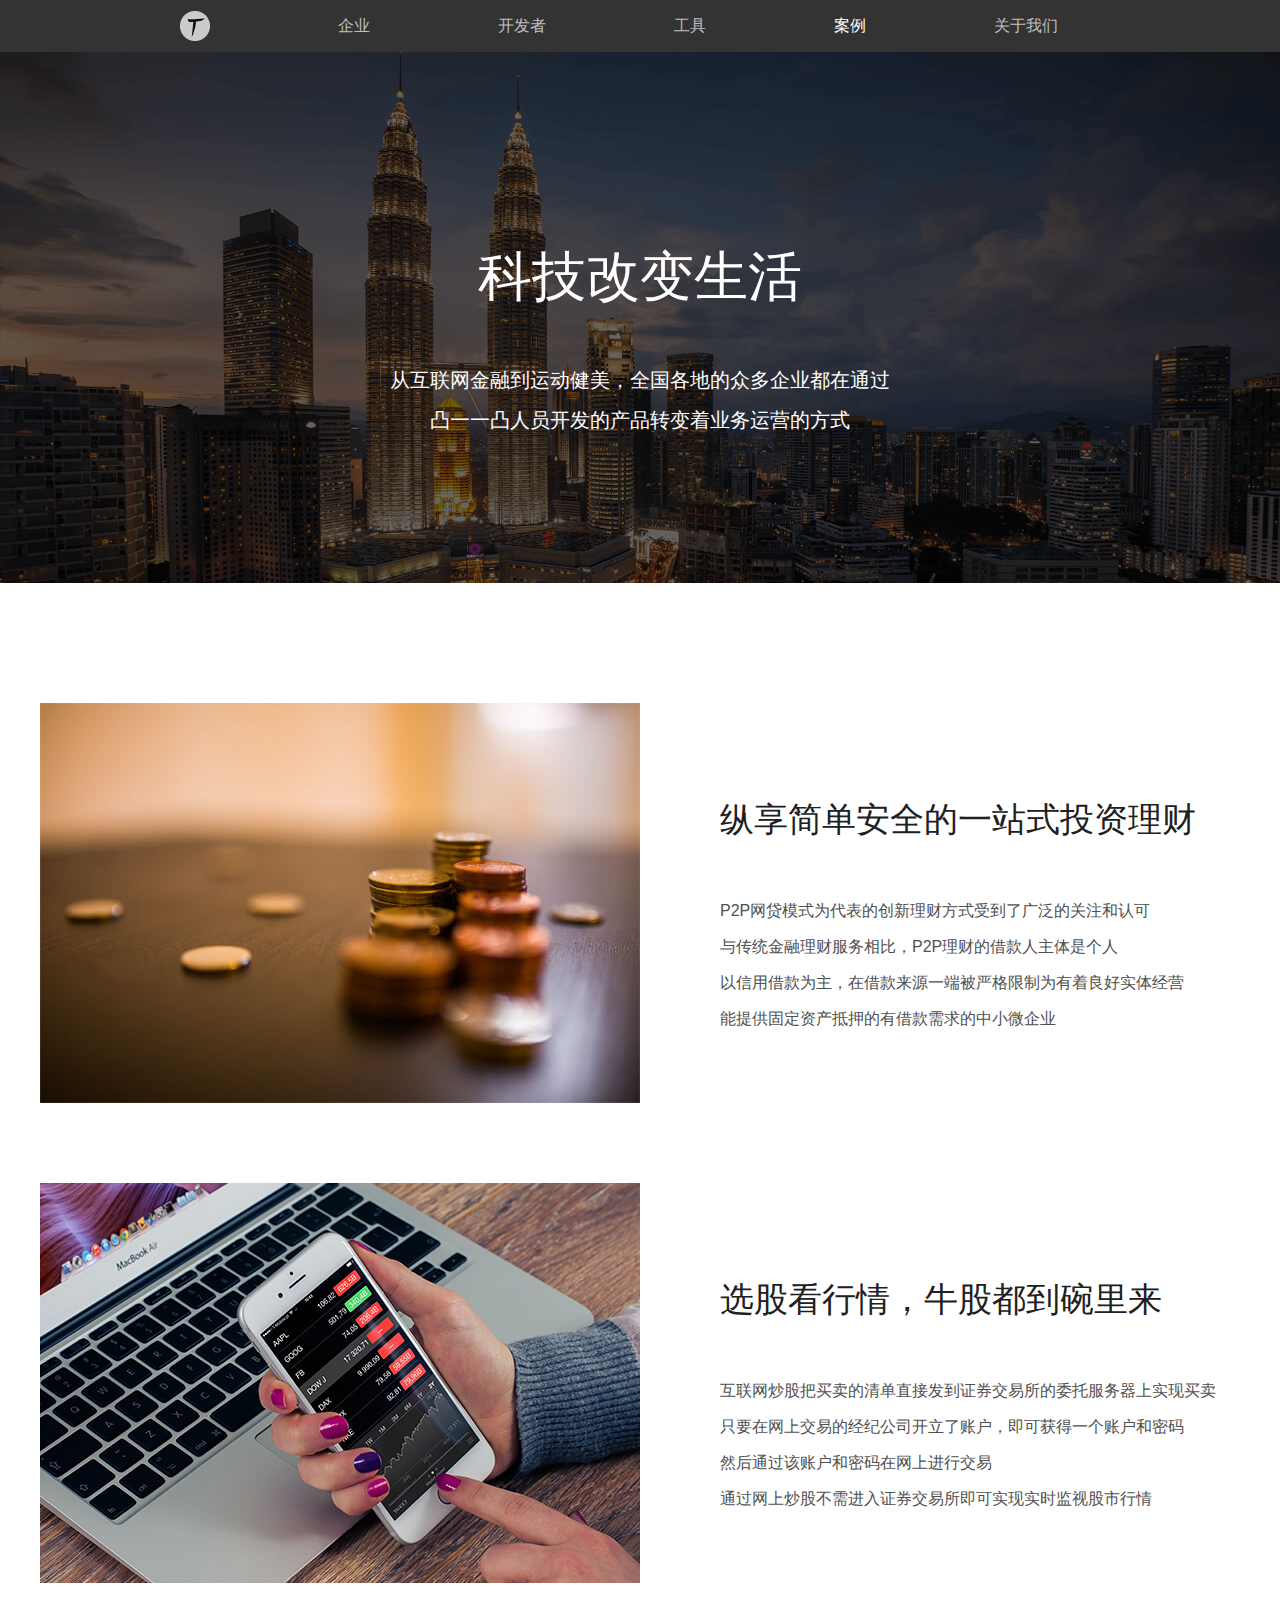
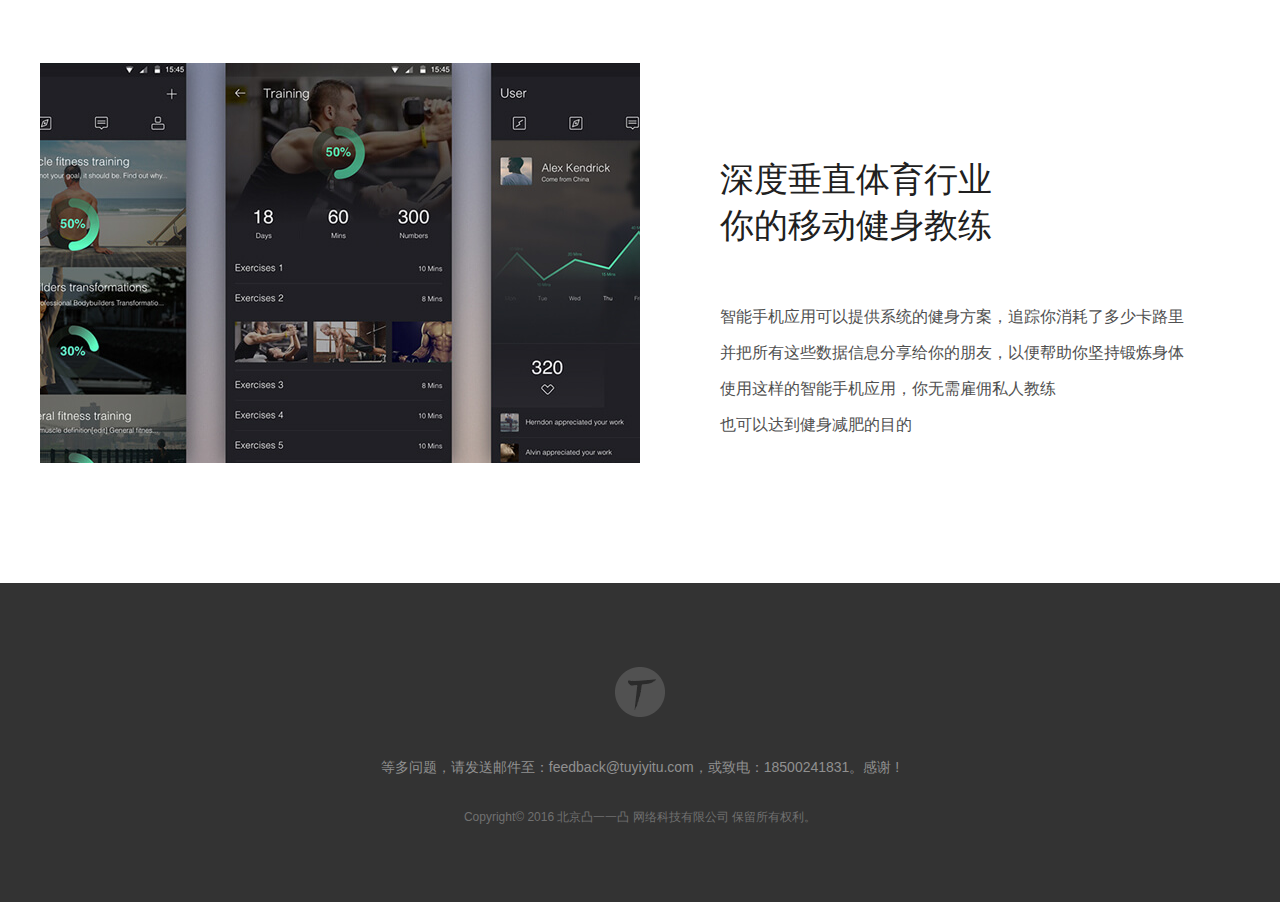
==== case.html @ f93ebeb5 "backup" ====
<!DOCTYPE html>
<html>
<head lang="en">
    <meta charset="UTF-8">
    <title></title>
    <link rel="stylesheet" href="css/reset.css"/>
    <link rel="stylesheet" href="css/public.css"/>
    <link rel="stylesheet" href="css/case.css"/>
</head>
<body>
<div class="main">
    <div class="header">
        <div class="header-inner">
            <a href="index.html">
                <img src="images/logo-negative.png" alt="logo" class="logo negative-logo"/>
                <img src="images/logo-hover.png" alt="logo" class="logo hover-logo"/>
            </a>
            <ul class="nav">
                <li><a href="company.html" title="企业">企业</a></li>
                <li><a href="developer.html" title="开发者">开发者</a></li>
                <li><a href="tool.html" title="工具">工具</a></li>
                <li><a href="#" title="案例" class="active">案例</a></li>
                <li><a href="about.html" title="关于我们">关于我们</a></li>
            </ul>
        </div>
    </div>
    <div class="container">
        <div class="banner">
            <img src="images/case-banner.png" alt="banner"/>

            <div class="banner-inner">
                <h1>科技改变生活</h1>

                <h2>从互联网金融到运动健美，全国各地的众多企业都在通过</h2>

                <h2>凸一一凸人员开发的产品转变着业务运营的方式</h2>
            </div>
        </div>
        <ul class="case-list">
            <li>
                <img src="images/case1.jpg" alt=""/>
                <div>
                    <h3>纵享简单安全的一站式投资理财</h3>
                    <div>
                        <p>P2P网贷模式为代表的创新理财方式受到了广泛的关注和认可</p>
                        <p>与传统金融理财服务相比，P2P理财的借款人主体是个人</p>
                        <p>以信用借款为主，在借款来源一端被严格限制为有着良好实体经营</p>
                        <p>能提供固定资产抵押的有借款需求的中小微企业</p>
                    </div>
                </div>
            </li>
            <li>
                <img src="images/case2.jpg" alt=""/>
                <div>
                    <h3>选股看行情，牛股都到碗里来</h3>
                    <div>
                        <p>互联网炒股把买卖的清单直接发到证券交易所的委托服务器上实现买卖</p>
                        <p>只要在网上交易的经纪公司开立了账户，即可获得一个账户和密码</p>
                        <p>然后通过该账户和密码在网上进行交易</p>
                        <p>通过网上炒股不需进入证券交易所即可实现实时监视股市行情</p>
                    </div>
                </div>
            </li>
            <li>
                <img src="images/case3.jpg" alt=""/>
                <div>
                    <h3>深度垂直体育行业</h3>
                    <h3>你的移动健身教练</h3>
                    <div>
                        <p>智能手机应用可以提供系统的健身方案，追踪你消耗了多少卡路里</p>
                        <p>并把所有这些数据信息分享给你的朋友，以便帮助你坚持锻炼身体</p>
                        <p>使用这样的智能手机应用，你无需雇佣私人教练</p>
                        <p>也可以达到健身减肥的目的</p>
                    </div>
                </div>
            </li>
        </ul>
    </div>
    <div class="footer">
        <img src="images/logo-gray.png" alt=""/>

        <p class="contact">等多问题，请发送邮件至：feedback@tuyiyitu.com，或致电：18500241831。感谢 !</p>

        <p class="copyright">Copyright© 2016 北京凸一一凸 网络科技有限公司 保留所有权利。</p>
    </div>
</div>
<script>
    var ua = window.navigator.userAgent;
    if (ua.indexOf("Mobile") > -1) {
        window.location.href = "index.html";
    }
</script>
</body>
</html>
---- css/public.css ----
body{
    font: 16px "Microsoft YaHei", "Lucida Grande", Helvetica, Arial, sans-serif;
}
.main,
.header,
.footer,
.container {
    width: 100%;
}
@media screen and (min-width: 1200px) {
    .container {
        min-width: 1200px;
    }
}
a{
    text-decoration: none;
}
img{
    vertical-align: middle;
}
.header {
    background-color: #333;
    height: 52px;
    line-height: 52px;
}

.header-inner {
    width: 1200px;
    margin: 0 auto;
}
.hover-logo{
    display: none;
}
.header-inner>a:hover .negative-logo{
    display: none;
}
.header-inner>a:hover .hover-logo{
    display: block;
}


.logo {
    vertical-align: middle;
    width: 30px;
    float: left;
    margin-left: 140px;
    margin-top: 11px;
}

.nav {
    float: left;
    overflow: hidden;
    padding-left: 64px;
}

.nav li {
    float: left;
    height: 52px;
    padding: 0 64px;
}

.nav li a {
    color: #bfbfbf;
}
.nav li a.active,
.nav li a:hover{
    color: #fff;
}
.footer{
    background-color: #333;
    padding: 84px 0 76px 0;
    text-align: center;
}
.footer .contact{
    font-size: 14px;
    color: #909090;
    padding: 42px 0 32px 0;
}
.footer .copyright{
    font-size: 12px;
    color: #707070;
}
---- css/case.css ----
.container{
    padding-bottom: 120px;
}
.container .banner{
    position: relative;
}
.container .banner .banner-inner{
    position: absolute;
    left: 0;
    width: 100%;
    text-align: center;
    color: #fff;
    top: 35.6%;
}
.container .banner .banner-inner h2{
    font-size: 20px;
    line-height: 40px;
}
.container .banner .banner-inner h1{
    font-size: 54px;
    padding-bottom: 46px;
}
.container .banner img{
    width: 100%;
}
.case-list{
    width: 1200px;
    margin: 0 auto;
    overflow: hidden;
    margin-top: 40px;
}
.case-list li{
    width: 100%;
    height: 400px;
    margin-top: 80px;
}
.case-list li img{
    float: left;
}
.case-list li>div{
    padding-top: 94px;
    margin-left: 680px;
}
.case-list li h3{
    font-size: 34px;
    color: #202020;
}
.case-list li div div {
    padding-top: 50px;
    color: #505050;
    line-height: 36px;
}
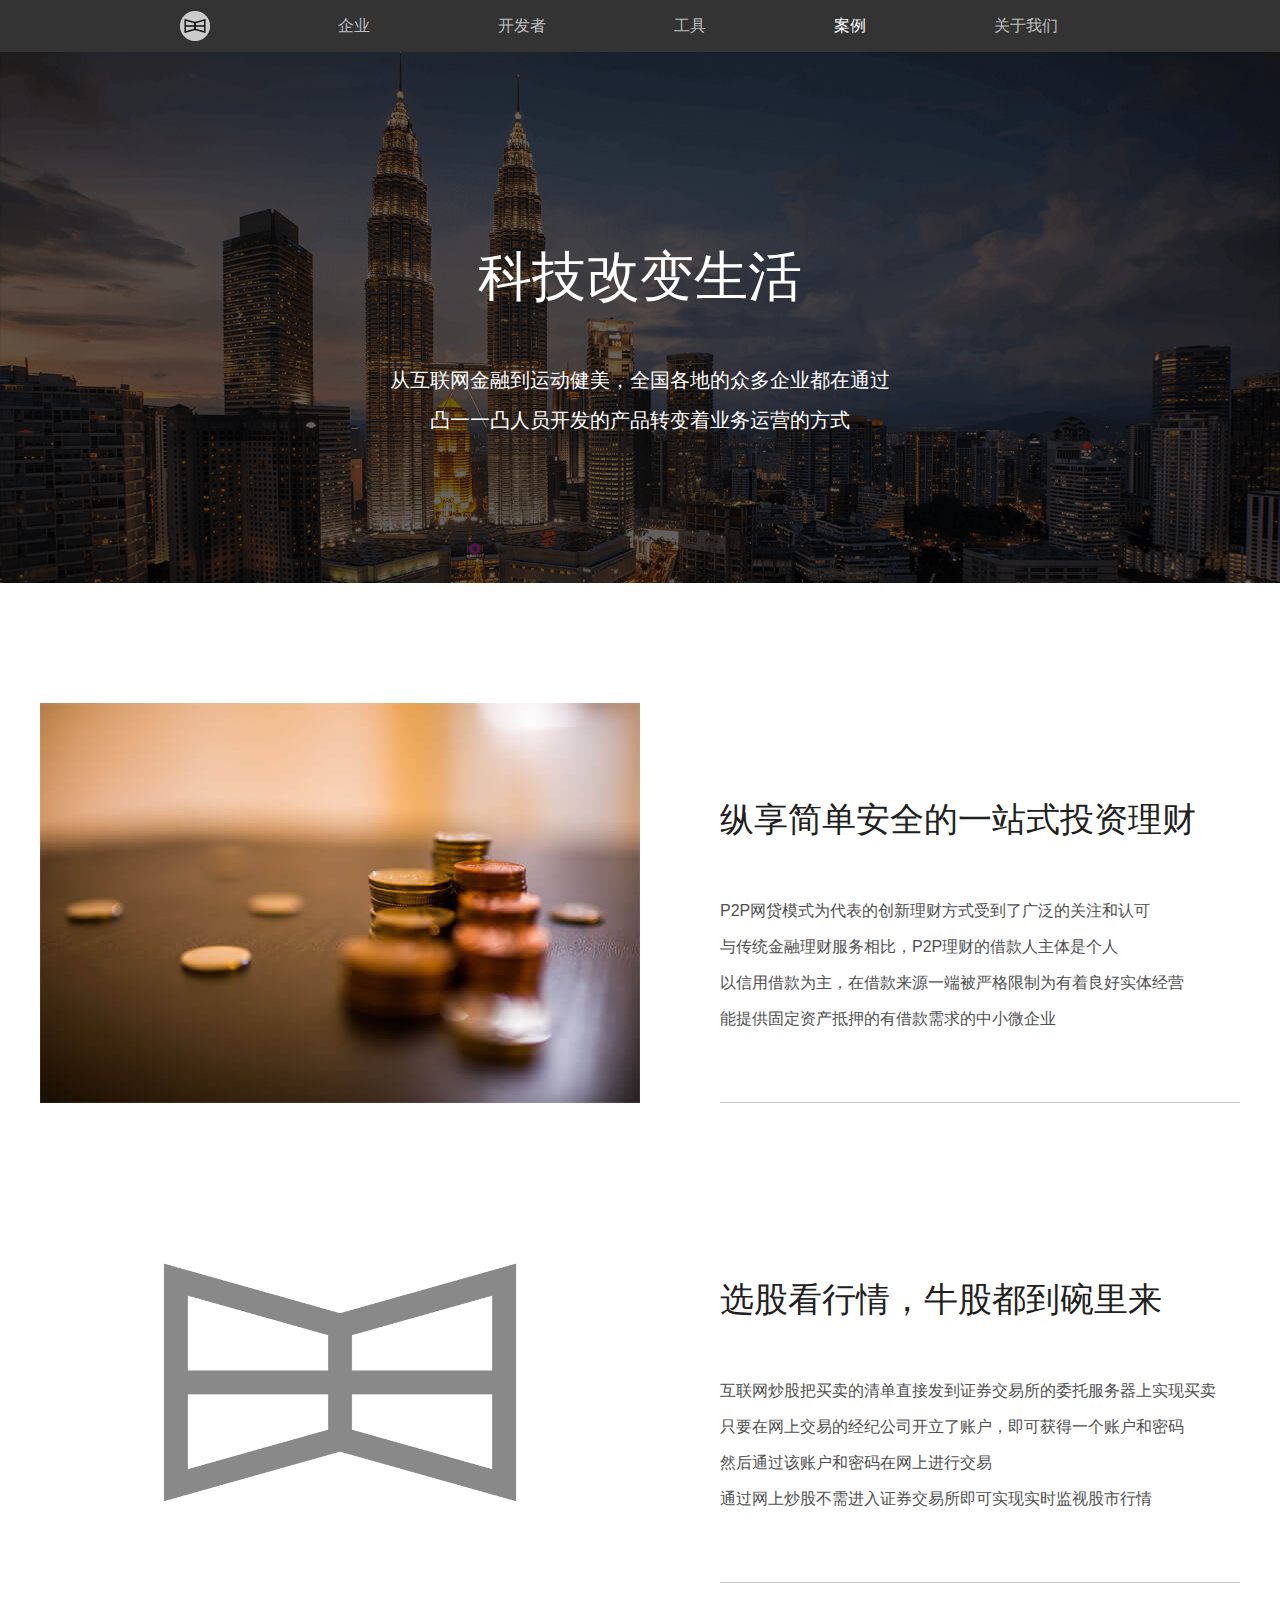
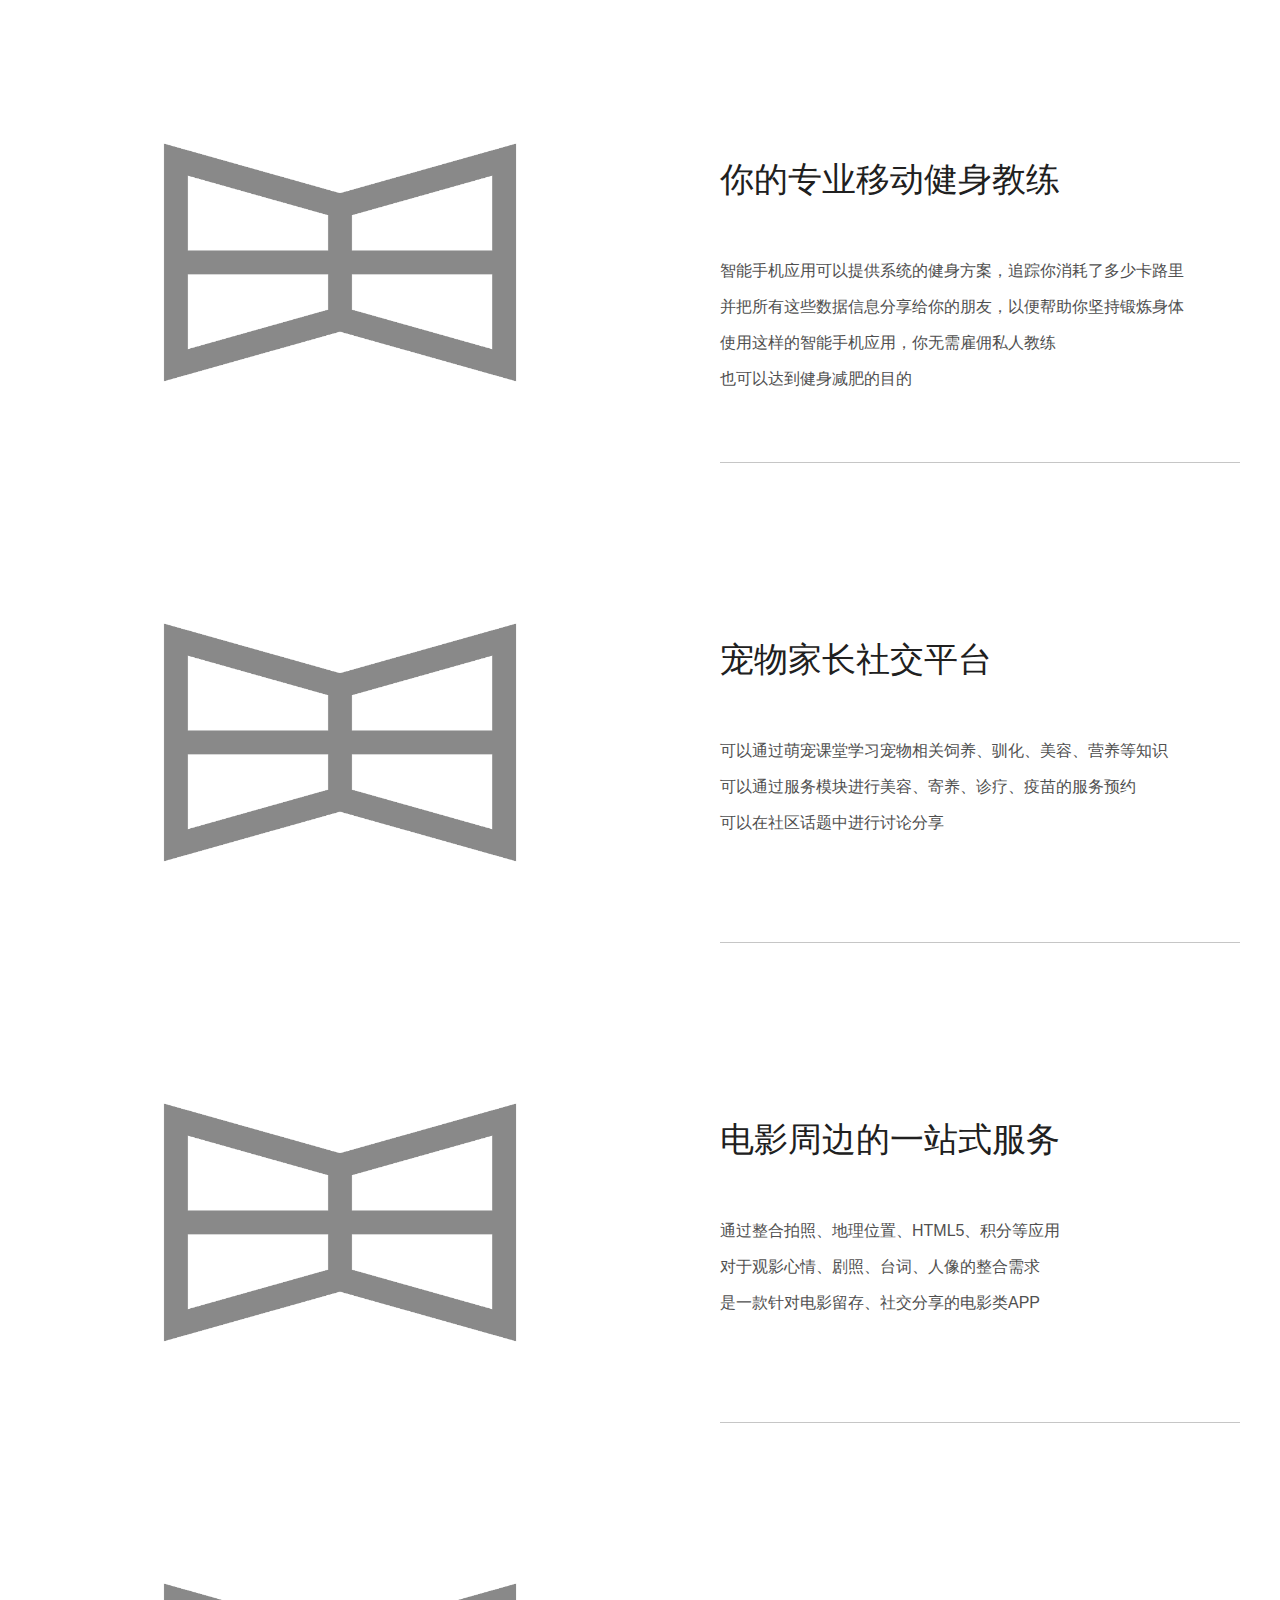
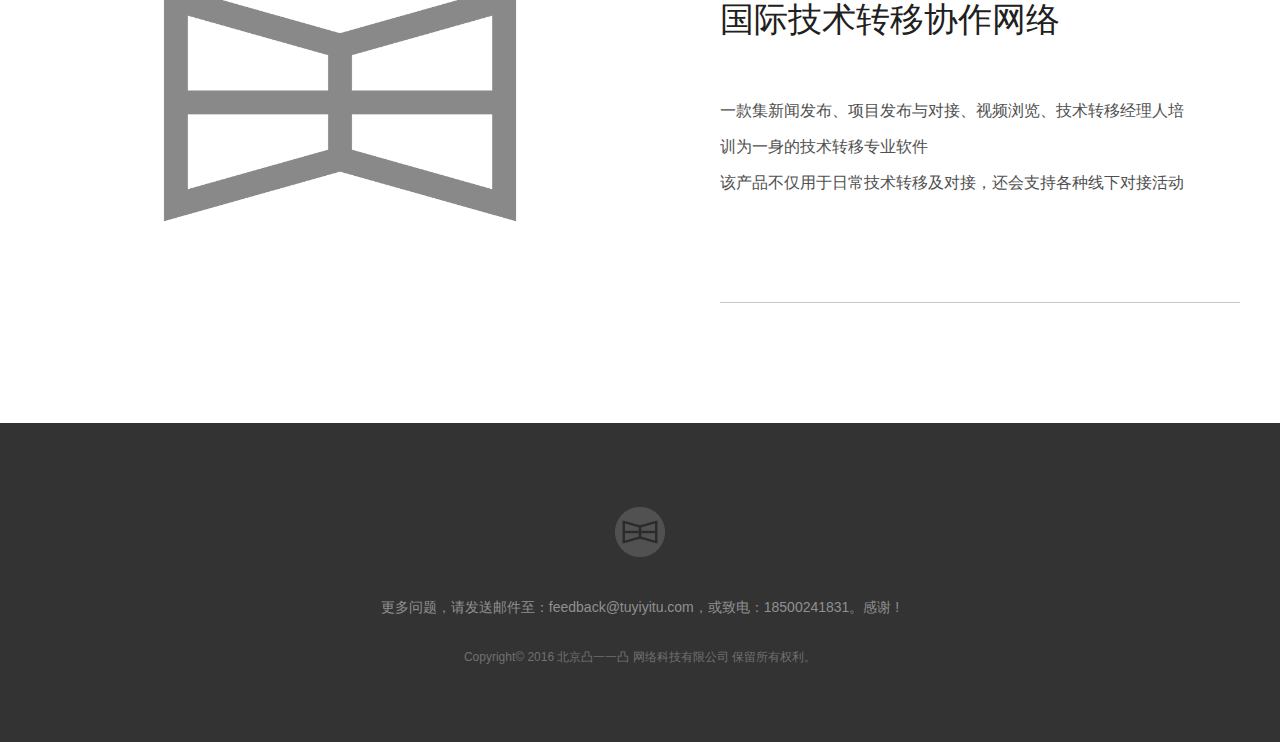
==== commit 3fa0ed0d: "lazay loader" ====
--- a/case.html
+++ b/case.html
@@ -2,7 +2,7 @@
 <html>
 <head lang="en">
     <meta charset="UTF-8">
-    <title></title>
+    <title>案例</title>
     <link rel="stylesheet" href="css/reset.css"/>
     <link rel="stylesheet" href="css/public.css"/>
     <link rel="stylesheet" href="css/case.css"/>
@@ -27,7 +27,6 @@
     <div class="container">
         <div class="banner">
             <img src="images/case-banner.png" alt="banner"/>
-
             <div class="banner-inner">
                 <h1>科技改变生活</h1>
 
@@ -38,7 +37,7 @@
         </div>
         <ul class="case-list">
             <li>
-                <img src="images/case1.jpg" alt=""/>
+                <img class="lazy" src="images/img-default.png" data-original="images/case1.jpg" width="600" height="400">
                 <div>
                     <h3>纵享简单安全的一站式投资理财</h3>
                     <div>
@@ -50,7 +49,7 @@
                 </div>
             </li>
             <li>
-                <img src="images/case2.jpg" alt=""/>
+                <img class="lazy" src="images/img-default.png" data-original="images/case2.jpg" width="600" height="400">
                 <div>
                     <h3>选股看行情，牛股都到碗里来</h3>
                     <div>
@@ -62,10 +61,9 @@
                 </div>
             </li>
             <li>
-                <img src="images/case3.jpg" alt=""/>
+                <img class="lazy" src="images/img-default.png" data-original="images/case3.jpg" width="600" height="400">
                 <div>
-                    <h3>深度垂直体育行业</h3>
-                    <h3>你的移动健身教练</h3>
+                    <h3>你的专业移动健身教练</h3>
                     <div>
                         <p>智能手机应用可以提供系统的健身方案，追踪你消耗了多少卡路里</p>
                         <p>并把所有这些数据信息分享给你的朋友，以便帮助你坚持锻炼身体</p>
@@ -74,20 +72,57 @@
                     </div>
                 </div>
             </li>
+            <li>
+                <img class="lazy" src="images/img-default.png" data-original="images/case4.jpg" width="600" height="400">
+                <div>
+                    <h3>宠物家长社交平台</h3>
+                    <div>
+                        <p>可以通过萌宠课堂学习宠物相关饲养、驯化、美容、营养等知识</p>
+                        <p>可以通过服务模块进行美容、寄养、诊疗、疫苗的服务预约</p>
+                        <p>可以在社区话题中进行讨论分享</p>
+                    </div>
+                </div>
+            </li>
+            <li>
+                <img class="lazy" src="images/img-default.png" data-original="images/case5.jpg" width="600" height="400">
+                <div>
+                    <h3>电影周边的一站式服务</h3>
+                    <div>
+                        <p>通过整合拍照、地理位置、HTML5、积分等应用</p>
+                        <p>对于观影心情、剧照、台词、人像的整合需求</p>
+                        <p>是一款针对电影留存、社交分享的电影类APP</p>
+                    </div>
+                </div>
+            </li>
+            <li>
+                <img class="lazy" src="images/img-default.png" data-original="images/case6.jpg" width="600" height="400">
+                <div>
+                    <h3>国际技术转移协作网络</h3>
+                    <div>
+                        <p>一款集新闻发布、项目发布与对接、视频浏览、技术转移经理人培</p>
+                        <p>训为一身的技术转移专业软件</p>
+                        <p>该产品不仅用于日常技术转移及对接，还会支持各种线下对接活动</p>
+                    </div>
+                </div>
+            </li>
         </ul>
     </div>
     <div class="footer">
         <img src="images/logo-gray.png" alt=""/>
 
-        <p class="contact">等多问题，请发送邮件至：feedback@tuyiyitu.com，或致电：18500241831。感谢 !</p>
+        <p class="contact">更多问题，请发送邮件至：feedback@tuyiyitu.com，或致电：18500241831。感谢 !</p>
 
         <p class="copyright">Copyright© 2016 北京凸一一凸 网络科技有限公司 保留所有权利。</p>
     </div>
 </div>
+<script src="js/jquery-1.11.0.min.js"></script>
+<script src="js/jquery.lazyload.min.js"></script>
 <script>
+
+    $("img.lazy").lazyload({ effect : "fadeIn" });
     var ua = window.navigator.userAgent;
     if (ua.indexOf("Mobile") > -1) {
-        window.location.href = "index.html";
+        window.location.href = "index_mobile.html";
     }
 </script>
 </body>
--- a/css/public.css
+++ b/css/public.css
@@ -1,23 +1,31 @@
-body{
+body {
     font: 16px "Microsoft YaHei", "Lucida Grande", Helvetica, Arial, sans-serif;
 }
+
 .main,
 .header,
 .footer,
 .container {
     width: 100%;
 }
-@media screen and (min-width: 1200px) {
+
+@media screen and (min-width: 415px) {
+    .main,
+    .header,
+    .footer,
     .container {
         min-width: 1200px;
     }
 }
-a{
+
+a {
     text-decoration: none;
 }
-img{
+
+img {
     vertical-align: middle;
 }
+
 .header {
     background-color: #333;
     height: 52px;
@@ -28,16 +36,18 @@
     width: 1200px;
     margin: 0 auto;
 }
-.hover-logo{
+
+.hover-logo {
     display: none;
 }
-.header-inner>a:hover .negative-logo{
+
+.header-inner > a:hover .negative-logo {
     display: none;
 }
-.header-inner>a:hover .hover-logo{
+
+.header-inner > a:hover .hover-logo {
     display: block;
 }
-
 
 .logo {
     vertical-align: middle;
@@ -62,21 +72,25 @@
 .nav li a {
     color: #bfbfbf;
 }
+
 .nav li a.active,
-.nav li a:hover{
+.nav li a:hover {
     color: #fff;
 }
-.footer{
+
+.footer {
     background-color: #333;
     padding: 84px 0 76px 0;
     text-align: center;
 }
-.footer .contact{
+
+.footer .contact {
     font-size: 14px;
     color: #909090;
     padding: 42px 0 32px 0;
 }
-.footer .copyright{
+
+.footer .copyright {
     font-size: 12px;
     color: #707070;
 }--- a/css/case.css
+++ b/css/case.css
@@ -1,3 +1,9 @@
+.main,
+.header,
+.footer,
+.container {
+    min-width: 1200px;
+}
 .container{
     padding-bottom: 120px;
 }
@@ -40,6 +46,9 @@
 .case-list li>div{
     padding-top: 94px;
     margin-left: 680px;
+    border-bottom: 1px solid #c6c6c6;
+    height: 100%;
+    box-sizing: border-box;
 }
 .case-list li h3{
     font-size: 34px;
